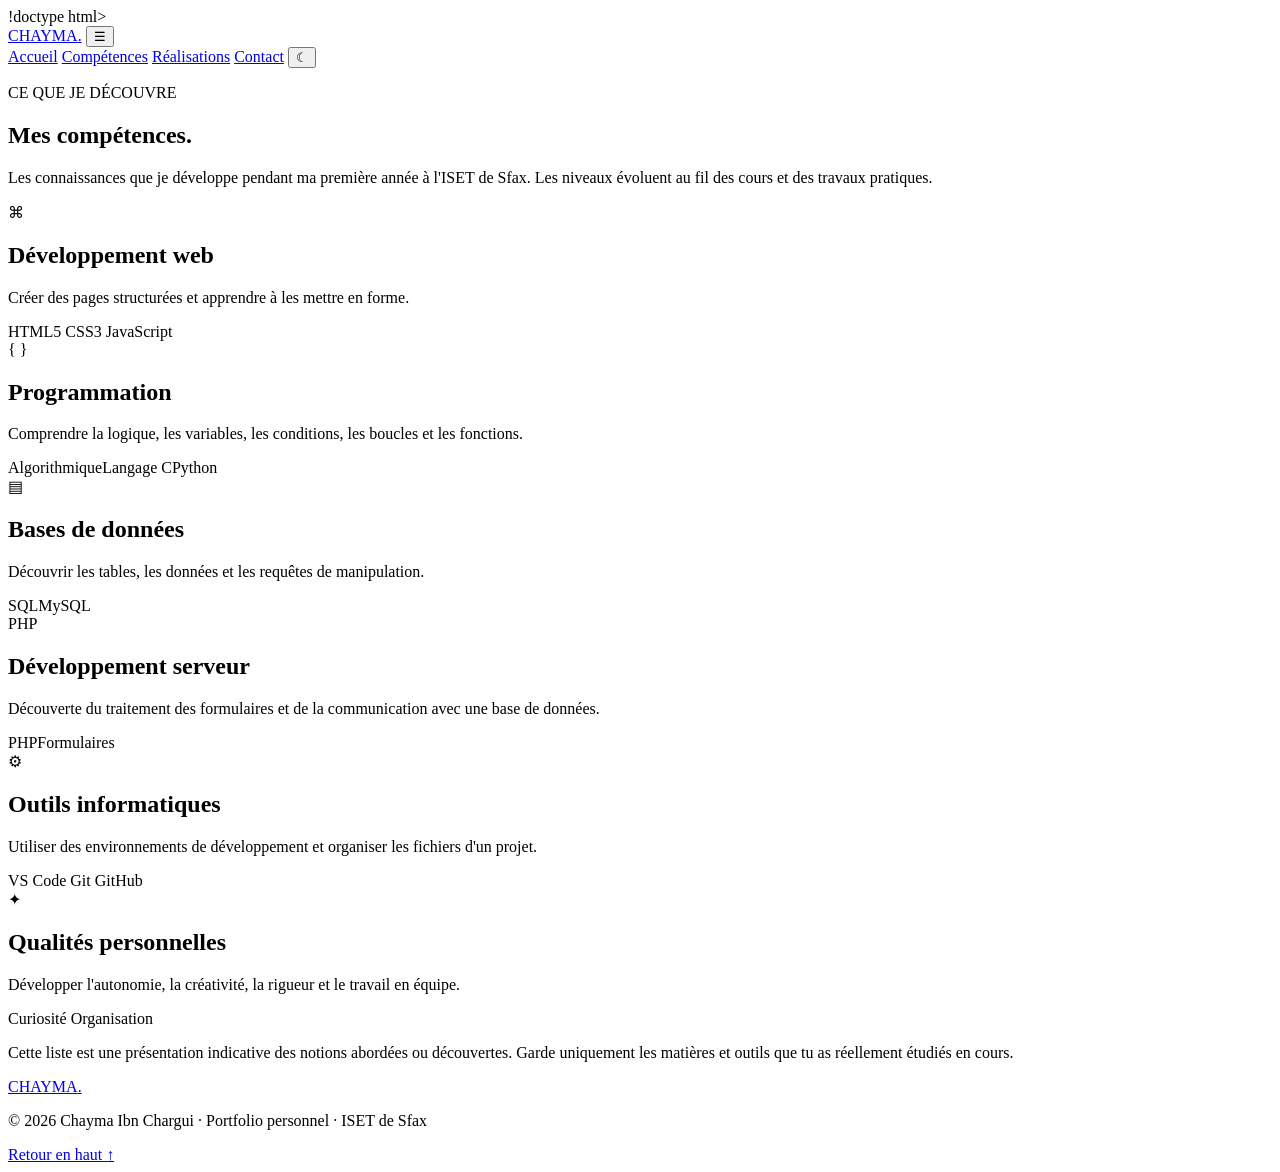
==== competance.html @ a71dbc23 "first commit" ====
!doctype html>
<html lang="fr">
    <head>
        <meta charset="utf-8">
        <meta name="viewport" content="width=device-width, initial-scale=1">
        <meta name="description" content="Portfolio de Chayma Ibn Chargui, étudiante en Technologie de l'Informatique à l'ISET de Sfax.">
        <title>Compétences | Chayma Ibn Chargui</title>
        <link rel="stylesheet" href="css/style.css">
    </head>
    <body id="top">
        <header class="header">
            <div class="container header-inner">
                <a class="brand" href="index.html">CHAYMA<span>.</span></a>
                <button class="menu" aria-label="Ouvrir le menu" aria-expanded="false">☰</button>
                <nav class="nav"><a href="index.html">Accueil</a>
                    <a href="competences.html">Compétences</a>
                    <a href="projets.html">Réalisations</a>
                    <a href="contact.php">Contact</a>
                    <button class="theme" id="themeToggle" aria-label="Changer le thème">☾</button>
                </nav>
            </div>
        </header>
        <main>
            <section class="container page-intro">
                <p class="eyebrow">CE QUE JE DÉCOUVRE</p>
                <h1 class="page-title">Mes <span class="accent">compétences.</span></h1>
                <p class="lead">Les connaissances que je développe pendant ma première année à l'ISET de Sfax. 
                    Les niveaux évoluent au fil des cours et des travaux pratiques.</p>
            </section>
            <section class="container section">
                <div class="grid">
                    <article class="card">
                        <div class="card-icon">⌘</div>
                        <h2>Développement web</h2>
                        <p>Créer des pages structurées et apprendre à les mettre en forme.</p>
                        <div class="tags">
                            <span>HTML5</span>
                            <span>CSS3</span>
                            <span>JavaScript</span>
                        </div>
                    </article>
                    <article class="card">
                        <div class="card-icon">{ }</div>
                        <h2>Programmation</h2>
                        <p>Comprendre la logique, les variables, les conditions, les boucles et les fonctions.</p>
                        <div class="tags"><span>Algorithmique</span><span>Langage C</span><span>Python</span></div>
                    </article>
                    <article class="card">
                        <div class="card-icon">▤</div>
                        <h2>Bases de données</h2>
                        <p>Découvrir les tables, les données et les requêtes de manipulation.</p>
                        <div class="tags"><span>SQL</span><span>MySQL</span></div>
                    </article>
                    <article class="card">
                        <div class="card-icon">PHP</div>
                        <h2>Développement serveur</h2>
                        <p>Découverte du traitement des formulaires et de la communication avec une base de données.</p>
                        <div class="tags"><span>PHP</span><span>Formulaires</span></div>
                    </article>
                    <article class="card">
                        <div class="card-icon">⚙</div>
                        <h2>Outils informatiques</h2>
                        <p>Utiliser des environnements de développement et organiser les fichiers d'un projet.</p>
                        <div class="tags">
                            <span>VS Code</span>
                            <span>Git</span>
                            <span>GitHub</span>
                        </div>
                    </article>
                    <article class="card">
                        <div class="card-icon">✦</div>
                        <h2>Qualités personnelles</h2>
                        <p>Développer l'autonomie, la créativité, la rigueur et le travail en équipe.</p>
                        <div class="tags">
                            <span>Curiosité</span>
                            <span>Organisation</span>
                        </div>
                    </article>
                </div>
                <p class="note">Cette liste est une présentation indicative des notions abordées ou découvertes. 
                    Garde uniquement les matières et outils que tu as réellement étudiés en cours.</p>
                </section>
            </main>
            <footer class="footer">
                <div class="container footer-inner">
                    <a class="brand" href="index.html">CHAYMA<span>.</span></a>
                    <p>© 2026 Chayma Ibn Chargui · Portfolio personnel · ISET de Sfax</p>
                    <a href="#top">Retour en haut ↑</a>
                </div>
            </footer>
            <script src="js/main.js" defer></script>
        </body>
    </html>
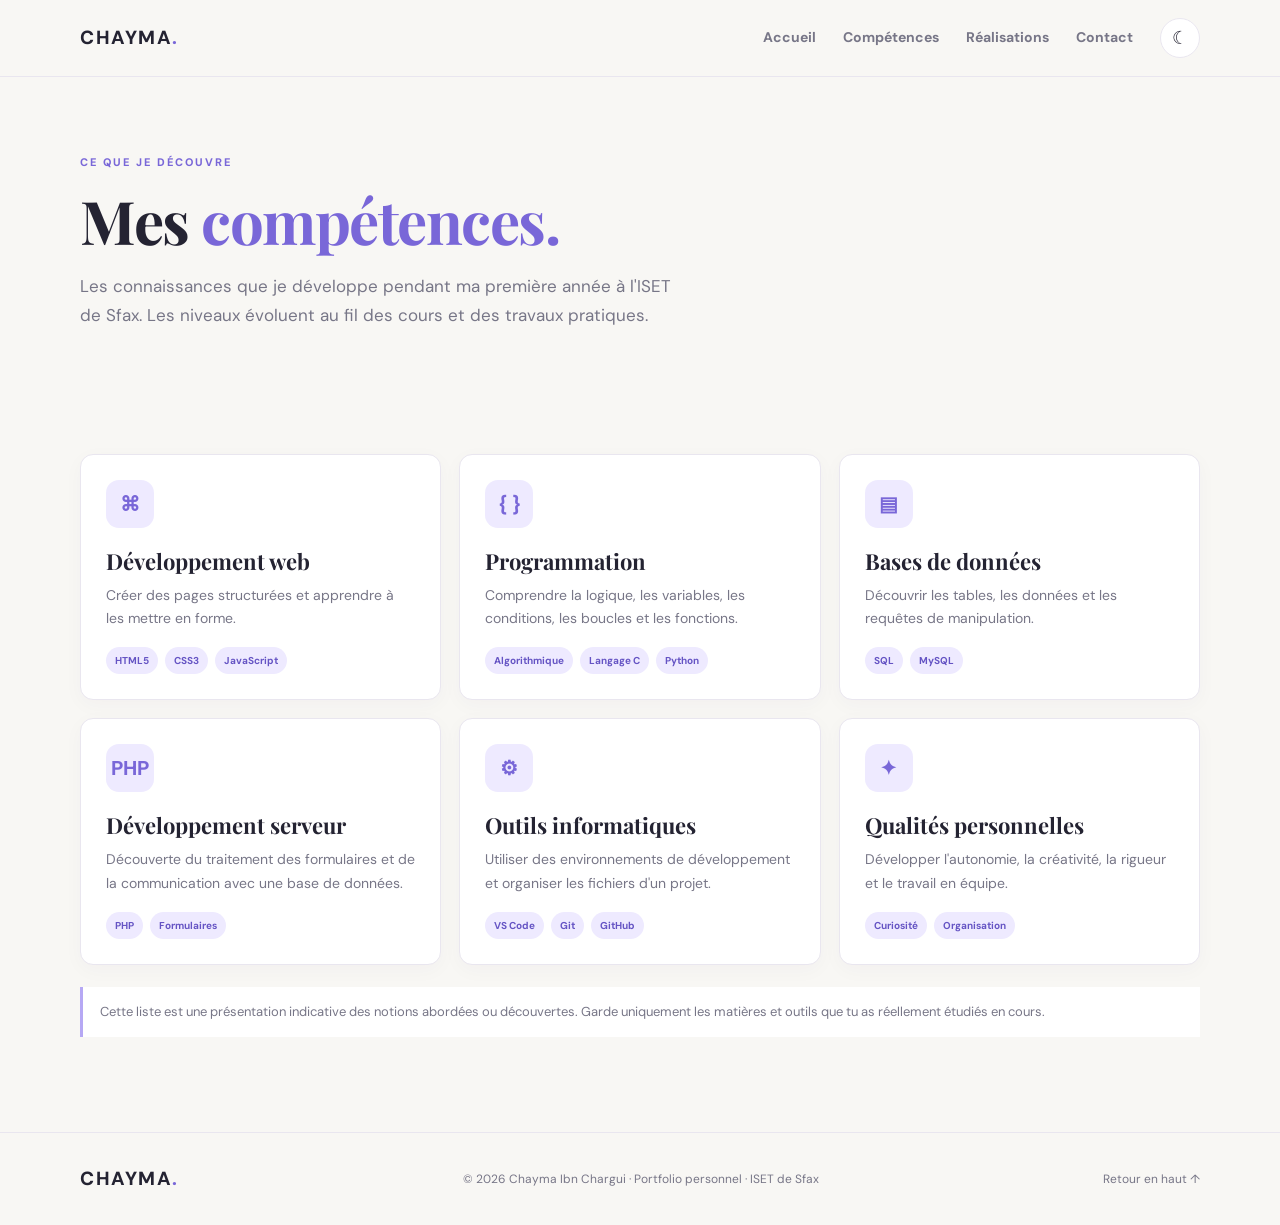
==== commit 1d2a118f: "update" ====
--- a/competance.html
+++ b/competance.html
@@ -1,4 +1,4 @@
-!doctype html>
+<!doctype html>
 <html lang="fr">
     <head>
         <meta charset="utf-8">
@@ -20,6 +20,7 @@
                 </nav>
             </div>
         </header>
+
         <main>
             <section class="container page-intro">
                 <p class="eyebrow">CE QUE JE DÉCOUVRE</p>
--- a/css/style.css
+++ b/css/style.css
@@ -0,0 +1,309 @@
+@import url('https://fonts.googleapis.com/css2?family=DM+Sans:wght@400;500;600;700&family=Playfair+Display:wght@600;700&display=swap');
+:root{
+    --bg:#f8f7f4;
+    --surface:#fff;
+    --ink:#242332;
+    --muted:#777687;
+    --accent:#7967d8;
+    --accent2:#eeeaff;
+    --line:#e9e6ef;
+    --shadow:0 18px 45px #30245a12}
+*{box-sizing:border-box}
+html{scroll-behavior:smooth}
+body{margin:0;background:var(--bg);
+    color:var(--ink);font:16px/1.7 'DM Sans',sans-serif}
+a{color:inherit;text-decoration:none}
+img{max-width:100%;display:block}
+.container{width:min(1120px,calc(100% - 40px));margin:auto}
+.header{position:sticky;
+    top:0;z-index:20;background:#f8f7f4ed;
+    backdrop-filter:blur(12px);
+    border-bottom:1px solid var(--line)}
+    .header-inner{
+        height:76px;
+        display:flex;
+        align-items:center;
+        justify-content:space-between}
+.brand{font-weight:800;
+    letter-spacing:1.5px;
+    font-size:19px}
+.brand span,.accent{color:var(--accent)}
+.nav{display:flex;align-items:center;gap:27px}
+.nav a{font-size:14px;
+    font-weight:700;
+    color:var(--muted)}
+.nav a:hover,.nav a.active{
+    color:var(--accent)}
+.theme,.menu{border:1px solid var(--line);
+    background:var(--surface);border-radius:50%;
+    width:40px;height:40px;cursor:pointer;
+    color:var(--ink);font-size:18px}
+.menu{display:none}
+.hero{display:grid;
+    grid-template-columns:1.1fr .9fr;
+    gap:60px;
+    align-items:center;
+    padding:76px 0 85px;
+    min-height:610px}
+.eyebrow{font-size:11px;
+    letter-spacing:2px;
+    font-weight:800;
+    color:var(--accent);margin:0 0 15px}
+.hero h1,.page-title{
+    font:700 clamp(42px,5.4vw,68px)/1.12 'Playfair Display',serif;
+    letter-spacing:-1.5px;
+    margin:0 0 18px}
+.hero h2{font-size:20px;
+    margin:0 0 12px}
+.lead{color:var(--muted);
+    font-size:17px;
+    max-width:600px}
+.actions{display:flex;
+    gap:12px;
+    flex-wrap:wrap;
+    margin:28px 0 38px}
+.btn{display:inline-flex;
+    align-items:center;
+    justify-content:center;
+    padding:12px 20px;
+    border-radius:8px;
+    font-weight:700;
+    font-size:13px;
+    border:1px solid var(--line);
+    cursor:pointer}
+.btn-primary{background:var(--accent);
+    color:#fff;
+    border-color:var(--accent)}
+.btn-primary:hover{filter:brightness(.92);
+    transform:translateY(-2px)}
+.btn-light{background:var(--surface)}
+.stats{display:flex;gap:32px}
+.stats strong,.stats span{display:block}
+.stats strong{font-size:18px}
+.stats span{font-size:11px;
+    color:var(--muted)}
+.hero-art{position:relative;
+    min-height:420px;
+    border-radius:180px 180px 18px 18px;
+    overflow:hidden;
+    background:linear-gradient(145deg,#dcd5ff,#f3e8dc 60%,#b9a9ef);
+    box-shadow:var(--shadow)}
+.hero-art img{width:100%;
+    height:100%;
+    min-height:420px;
+    object-fit:cover;
+    mix-blend-mode:multiply;
+    opacity:.92}
+.art-label{position:absolute;
+    bottom:18px;
+    left:18px;
+    right:18px;
+    background:#fffF;
+    padding:14px 18px;
+    border-radius:10px;
+    font-weight:700}
+.art-label small{display:block;
+    color:#777;font-weight:500}
+.band{background:#28263d;
+    color:white;
+    padding:18px 0;
+    text-align:center;
+    font-size:12px;
+    letter-spacing:1.5px}
+.band span{color:#c3b8ff;
+    margin:0 14px}
+.section{padding:82px 0}
+.section-head{display:flex;
+    justify-content:space-between;
+    align-items:end;
+    gap:20px;
+    margin-bottom:34px}
+.section-head h2{font:700 clamp(32px,4vw,45px)/1.2 'Playfair Display',serif;margin:0}
+.section-head a{color:var(--accent);
+    font-size:13px;
+    font-weight:700}
+.about-grid,.contact-grid{display:grid;
+    grid-template-columns:.9fr 1.1fr;
+    gap:48px;
+    align-items:center}
+.photo{height:340px;
+    border-radius:14px;
+    overflow:hidden;
+    background:linear-gradient(135deg,#d9d2ff,#f2e4d9)}
+.photo img{width:100%;height:100%;object-fit:cover}
+.muted{color:var(--muted)}
+.facts{display:flex;
+    gap:30px;
+    margin-top:25px}
+.facts strong,.facts span{display:block}
+.facts strong{color:var(--accent);
+    font-size:22px}
+.facts span{font-size:12px;
+    color:var(--muted)}
+.quote{background:var(--accent2);
+    text-align:center;
+    padding:55px 20px}
+.quote p{font:700 clamp(24px,3vw,34px) 'Playfair Display',serif;
+    margin:0 0 8px}
+.footer{border-top:1px solid var(--line);
+    padding:24px 0}
+.footer-inner{display:flex;
+    justify-content:space-between;
+    align-items:center;
+    gap:15px}
+.footer p,.footer a:last-child{font-size:12px;
+    color:var(--muted)}
+.page-intro{padding:76px 0 25px}
+.page-intro .page-title{font-size:clamp(40px,5vw,60px)}
+.grid{display:grid;
+    grid-template-columns:repeat(3,1fr);gap:18px}
+.card{background:var(--surface);
+    border:1px solid var(--line);
+    border-radius:13px;
+    padding:25px;
+    box-shadow:0 5px 20px #30245a08}
+.card-icon{width:48px;
+    height:48px;
+    border-radius:13px;
+    background:var(--accent2);
+    display:grid;
+    place-items:center;
+    color:var(--accent);
+    font-weight:800;
+    font-size:20px}
+.card h2{font:700 22px 'Playfair Display',serif;
+    margin:18px 0 8px}
+.card p{font-size:14px;
+    color:var(--muted);
+    margin:0}
+.tags{display:flex;
+    gap:7px;
+    flex-wrap:wrap;
+    margin-top:16px}
+.tags span{font-size:10px;
+    background:var(--accent2);
+    color:#6554c4;
+    border-radius:30px;
+    padding:5px 9px;
+    font-weight:700}
+.note{margin-top:22px;
+    padding:14px 17px;
+    border-left:3px solid #b6a8f4;
+    background:var(--surface);
+    color:var(--muted);
+    font-size:13px}
+.filters{display:flex;
+    gap:9px;
+    flex-wrap:wrap;
+    margin:20px 0 25px}
+.filter{border:1px solid var(--line);
+    background:var(--surface);
+    padding:9px 16px;
+    border-radius:30px;
+    cursor:pointer;
+    font-weight:700;
+    color:var(--muted);
+    font-size:12px}
+.filter.active,.filter:hover{background:var(--accent);
+    border-color:var(--accent);
+    color:white}
+.projects{display:grid;
+    grid-template-columns:repeat(2,1fr);
+    gap:22px}
+.project{background:var(--surface);
+    border:1px solid var(--line);
+    border-radius:13px;
+    overflow:hidden}
+.project[hidden]{display:none}
+.project-img{height:210px;
+    background:linear-gradient(135deg,#d9d2ff,#f0e8df);
+    overflow:hidden}
+.project-img img{width:100%;
+    height:100%;
+    object-fit:cover}
+.project-content{padding:22px}
+.project-content h2{font:700 23px 'Playfair Display',serif;
+    margin:5px 0}
+.project-content p{color:var(--muted);font-size:14px}
+.contact-grid{align-items:start}
+.contact-box{background:var(--surface);
+    padding:28px;
+    border:1px solid var(--line);
+    border-radius:14px;
+    box-shadow:var(--shadow)}
+label{display:block;
+    font-weight:700;
+    font-size:13px;
+    margin:13px 0 6px}
+input,textarea{width:100%;
+    padding:12px 13px;
+    border:1px solid var(--line);
+    border-radius:8px;
+    background:var(--bg);
+    font:14px 'DM Sans';
+    color:var(--ink)}
+input:focus,textarea:focus{outline:2px solid #d6ceff;
+    border-color:var(--accent)}
+textarea{resize:vertical}
+.form-message{font-size:13px;
+    margin:10px 0}
+.success{color:#187444;
+    background:#e8f7ef;
+    padding:12px;
+    border-radius:8px}
+.error{color:#a32b2b;
+    background:#fff0ef;
+    padding:12px;
+    border-radius:8px}
+.dark{--bg:#191824;
+    --surface:#242231;
+    --ink:#f5f2ff;
+    --muted:#b6b2c5;
+    --accent:#b4a7ff;
+    --accent2:#332d50;
+    --line:#39364a;
+    --shadow:0 18px 45px #0003}
+.dark .header{background:#191824ed}
+.dark .band{background:#11101a}
+.dark .art-label{background:#242231ed;color:white}
+.dark .tags span{color:#d0c8ff}
+.dark .success{background:#173b2b;
+    color:#b5f0cc}
+.dark .error{background:#472725;color:#ffc6c0}
+@media(max-width:800px){.hero{grid-template-columns:1fr;gap:35px;padding:55px 0}
+.hero-art{max-width:520px;width:100%;
+    margin:auto;min-height:350px}
+.hero-art img{min-height:350px}
+.about-grid,.contact-grid{grid-template-columns:1fr;gap:25px}
+.grid{grid-template-columns:repeat(2,1fr)}}
+@media(max-width:620px){.container{width:calc(100% - 32px)}
+.header-inner{height:68px}
+.menu{display:block}
+.nav{display:none;
+    position:absolute;
+    top:68px;
+    left:0;
+    right:0;
+    background:var(--surface);
+    padding:18px 22px;
+    border-bottom:1px solid var(--line);
+    flex-direction:column;
+    align-items:stretch;
+    gap:13px}
+.nav.open{display:flex}
+.theme{align-self:flex-start}
+.hero{padding:45px 0}
+.hero h1{font-size:43px}
+.lead{font-size:15px}
+.stats{gap:20px}
+.hero-art,.hero-art img{min-height:300px}
+.section{padding:58px 0}
+.section-head{display:block}
+.section-head a{display:inline-block;margin-top:12px}
+.grid,.projects{grid-template-columns:1fr}
+.page-intro{padding:55px 0 15px}
+.photo{height:260px}.facts{gap:18px}
+.footer-inner{flex-direction:column;
+    align-items:flex-start;gap:7px}
+    .contact-box{padding:20px}
+}
